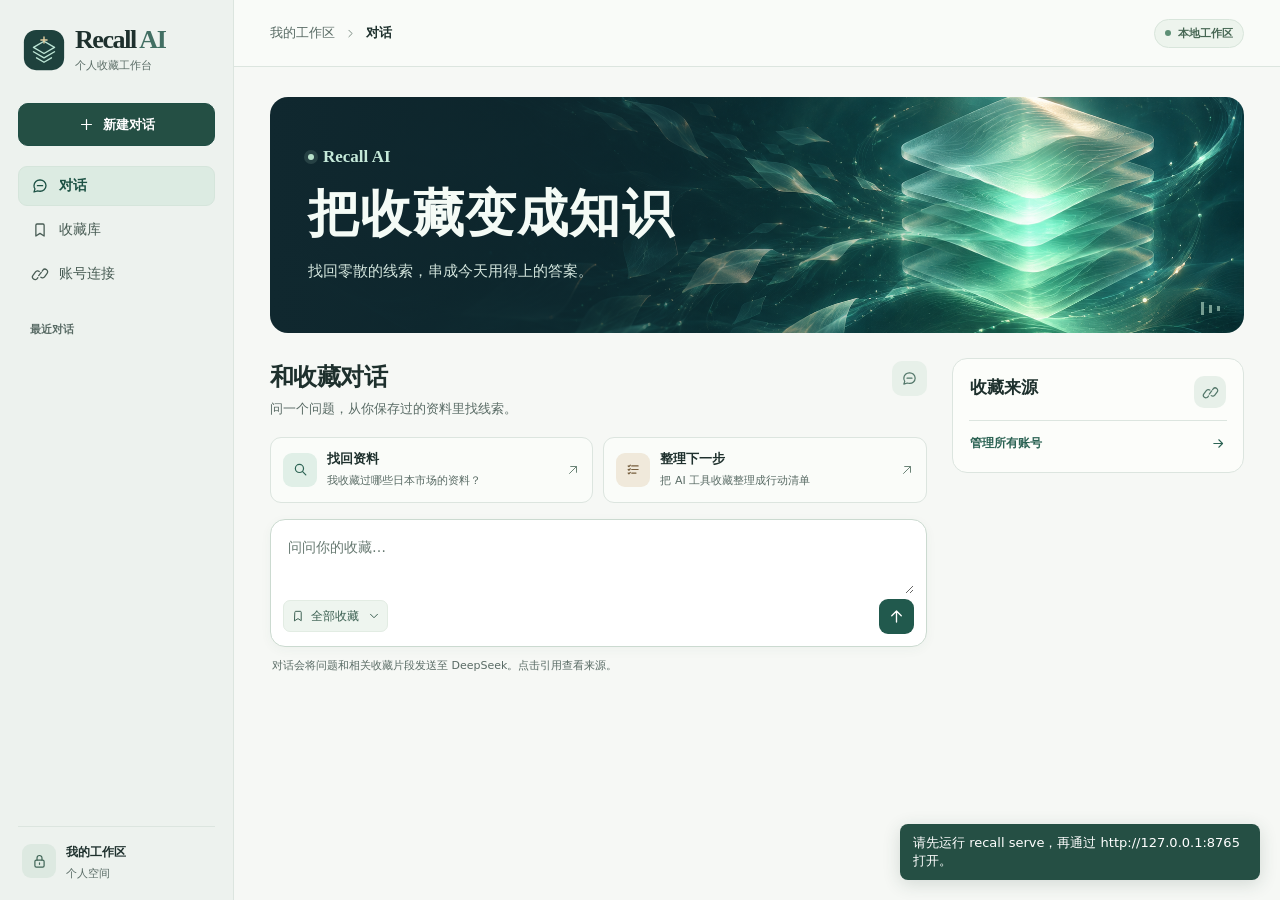
==== frontend/index.html @ b07ceefb "Initial commit: Recall AI 一期 个人收藏聚合与检索服务：多平台收藏同步、全文检索、DeepSeek 对话、 MCP 服务与浏览器书签扩展。详见 README.md。" ====
<!doctype html>
<html lang="zh-CN">
<head>
  <meta charset="utf-8">
  <meta name="viewport" content="width=device-width, initial-scale=1">
  <meta name="theme-color" content="#f4f7f5">
  <title>Recall AI · 个人收藏工作台</title>
  <link rel="icon" type="image/svg+xml" href="assets/recall.svg">
  <link rel="stylesheet" href="styles.css">
  <script src="app.js" defer></script>
</head>
<body>
  <svg class="sprite" xmlns="http://www.w3.org/2000/svg" aria-hidden="true">
    <symbol id="i-plus" viewBox="0 0 24 24"><path d="M12 5v14M5 12h14"/></symbol>
    <symbol id="i-chat" viewBox="0 0 24 24"><path d="M20 11.5a7.7 7.7 0 0 1-8 7.5 9 9 0 0 1-3.1-.6L4 20l1.3-4.1A7 7 0 0 1 4 11.5 7.7 7.7 0 0 1 12 4a7.7 7.7 0 0 1 8 7.5Z"/><path d="M8.5 11.5h7"/></symbol>
    <symbol id="i-bookmark" viewBox="0 0 24 24"><path d="M6.5 5.5A1.5 1.5 0 0 1 8 4h8a1.5 1.5 0 0 1 1.5 1.5V20L12 16.5 6.5 20Z"/></symbol>
    <symbol id="i-link" viewBox="0 0 24 24"><path d="M10 14l4-4m-5.5 6.5-1 1a3.5 3.5 0 0 1-5-5l4-4a3.5 3.5 0 0 1 5 0m4 0 1-1a3.5 3.5 0 0 1 5 5l-4 4a3.5 3.5 0 0 1-5 0" transform="rotate(-8 12 12)"/></symbol>
    <symbol id="i-chevron" viewBox="0 0 24 24"><path d="m9 6 6 6-6 6"/></symbol>
    <symbol id="i-down" viewBox="0 0 24 24"><path d="m6 9 6 6 6-6"/></symbol>
    <symbol id="i-arrow" viewBox="0 0 24 24"><path d="M4.5 12h14m-6-6 6 6-6 6"/></symbol>
    <symbol id="i-diagonal" viewBox="0 0 24 24"><path d="M6 18 18 6M8 6h10v10"/></symbol>
    <symbol id="i-send" viewBox="0 0 24 24"><path d="M12 19V5m-6 6 6-6 6 6"/></symbol>
    <symbol id="i-search" viewBox="0 0 24 24"><circle cx="10.5" cy="10.5" r="5.75"/><path d="m15 15 4.5 4.5"/></symbol>
    <symbol id="i-list" viewBox="0 0 24 24"><path d="M9.5 7h9M9.5 12h9M9.5 17h6m-11-10 1 1 2-2m-3 6 1 1 2-2m-3 6 1 1 2-2"/></symbol>
    <symbol id="i-close" viewBox="0 0 24 24"><path d="m6 6 12 12M18 6 6 18"/></symbol>
    <symbol id="i-check" viewBox="0 0 24 24"><path d="m5 12 4 4L19 6"/></symbol>
    <symbol id="i-lock" viewBox="0 0 24 24"><rect x="5.5" y="10" width="13" height="10" rx="2"/><path d="M8.5 10V7a3.5 3.5 0 0 1 7 0v3m-3.5 4v2"/></symbol>
    <symbol id="i-github" viewBox="0 0 24 24"><path fill="currentColor" stroke="none" d="M12 2.6a9.6 9.6 0 0 0-3.04 18.7c.48.08.65-.21.65-.46v-1.8c-2.67.58-3.24-1.13-3.24-1.13-.43-1.11-1.06-1.41-1.06-1.41-.87-.6.06-.58.06-.58.96.07 1.47.98 1.47.98.86 1.47 2.24 1.05 2.79.8.09-.62.34-1.05.62-1.29-2.13-.24-4.37-1.07-4.37-4.74 0-1.05.37-1.9.99-2.57-.1-.24-.43-1.22.09-2.55 0 0 .81-.26 2.64.98a9.2 9.2 0 0 1 4.8 0c1.83-1.24 2.63-.98 2.63-.98.53 1.33.2 2.31.1 2.55.61.67.98 1.52.98 2.57 0 3.68-2.24 4.49-4.38 4.73.35.3.65.88.65 1.78v2.66c0 .26.18.55.66.46A9.6 9.6 0 0 0 12 2.6Z"/></symbol>
    <symbol id="i-chrome" viewBox="0 0 24 24"><circle cx="12" cy="12" r="9"/><circle cx="12" cy="12" r="3.6"/><path d="M4.2 7.4 9 14m3-5.6h8.3m-3.6 5.3-4.5 7.2"/></symbol>
    <symbol id="i-bilibili" viewBox="0 0 24 24"><rect x="3.5" y="7.5" width="17" height="12" rx="3"/><path d="m8 4 3 3.5M16 4l-3 3.5M8.5 12.5v2m7-2v2"/></symbol>
    <symbol id="i-youtube" viewBox="0 0 24 24"><rect x="2.5" y="5" width="19" height="14" rx="4"/><path d="m10 9 5 3-5 3z"/></symbol>
    <symbol id="i-douyin" viewBox="0 0 24 24"><path d="M14 4v11.4a3.6 3.6 0 1 1-3.6-3.6M14 4c.4 3.5 2.3 5.1 5 5.3" stroke-width="2.4"/></symbol>
    <symbol id="i-refresh" viewBox="0 0 24 24"><path d="M19 10a7.1 7.1 0 1 0 .2 4M19 5v5h-5"/></symbol>
  </svg>

  <aside class="sidebar" aria-label="工作区导航">
    <a class="brand" href="#chat" aria-label="Recall AI 首页">
      <img src="assets/recall.svg" alt="" width="42" height="42">
      <span><strong>Recall<span> AI</span></strong><small>个人收藏工作台</small></span>
    </a>
    <button class="new-chat" id="new-chat" type="button"><svg class="icon"><use href="#i-plus"/></svg>新建对话</button>
    <nav class="navigation">
      <button type="button" class="nav-link" data-view="chat" aria-current="page"><svg class="icon"><use href="#i-chat"/></svg>对话</button>
      <button type="button" class="nav-link" data-view="library"><svg class="icon"><use href="#i-bookmark"/></svg>收藏库</button>
      <button type="button" class="nav-link" data-view="accounts"><svg class="icon"><use href="#i-link"/></svg>账号连接</button>
    </nav>
    <section class="history" aria-labelledby="history-title">
      <h2 id="history-title">最近对话</h2>
      <div id="history-list"></div>
    </section>
    <div class="sidebar-footer">
      <span class="workspace-icon"><svg class="icon"><use href="#i-lock"/></svg></span>
      <span><strong>我的工作区</strong><small>个人空间</small></span>
    </div>
  </aside>

  <main class="main">
    <header class="topbar">
      <div class="breadcrumb"><span>我的工作区</span><svg class="icon"><use href="#i-chevron"/></svg><strong id="current-view">对话</strong></div>
      <span class="demo-badge"><span aria-hidden="true"></span>本地工作区</span>
    </header>

    <div class="content">
      <section id="view-chat" aria-label="对话">
        <div class="hero">
          <div class="hero-copy">
            <p class="hero-label"><span aria-hidden="true"></span>Recall AI</p>
            <h1>把收藏变成知识</h1>
            <p>找回零散的线索，串成今天用得上的答案。</p>
          </div>
          <div class="hero-index" aria-hidden="true"><i></i><i></i><i></i></div>
        </div>

        <div class="workgrid">
          <section class="chat-section" aria-labelledby="chat-title">
            <div class="section-heading">
              <div><h2 id="chat-title">和收藏对话</h2><p>问一个问题，从你保存过的资料里找线索。</p></div>
              <span class="quiet-icon" aria-hidden="true"><svg class="icon"><use href="#i-chat"/></svg></span>
            </div>
            <div class="suggestions" id="suggestions">
              <button type="button" class="suggestion" data-prompt="我收藏过哪些关于日本市场的资料？">
                <span class="suggestion-icon"><svg class="icon"><use href="#i-search"/></svg></span>
                <span><strong>找回资料</strong><small>我收藏过哪些日本市场的资料？</small></span>
                <svg class="icon hint-arrow"><use href="#i-diagonal"/></svg>
              </button>
              <button type="button" class="suggestion" data-prompt="把我收藏的 AI 工具整理成行动清单">
                <span class="suggestion-icon sand"><svg class="icon"><use href="#i-list"/></svg></span>
                <span><strong>整理下一步</strong><small>把 AI 工具收藏整理成行动清单</small></span>
                <svg class="icon hint-arrow"><use href="#i-diagonal"/></svg>
              </button>
            </div>
            <div class="messages" id="messages" role="log" aria-live="polite" hidden></div>
            <form class="composer" id="composer">
              <label class="sr-only" for="question">输入想问收藏的问题</label>
              <textarea id="question" rows="2" maxlength="1500" placeholder="问问你的收藏…"></textarea>
              <div class="composer-footer">
                <label class="scope"><svg class="icon"><use href="#i-bookmark"/></svg><span class="sr-only">查询范围</span><select id="scope"><option value="">全部收藏</option></select><svg class="icon scope-arrow"><use href="#i-down"/></svg></label>
                <button type="submit" class="send" aria-label="发送问题" title="发送问题"><svg class="icon"><use href="#i-send"/></svg></button>
              </div>
            </form>
            <p class="chat-footnote">对话会将问题和相关收藏片段发送至 DeepSeek。点击引用查看来源。</p>
          </section>

          <aside class="account-panel" aria-labelledby="account-panel-title">
            <div class="account-panel-head">
              <div><h2 id="account-panel-title">收藏来源</h2><p id="connection-count"></p></div>
              <span class="quiet-icon" aria-hidden="true"><svg class="icon"><use href="#i-link"/></svg></span>
            </div>
            <div id="account-summary"></div>
            <button class="panel-action" type="button" data-view="accounts">管理所有账号<svg class="icon"><use href="#i-arrow"/></svg></button>
          </aside>
        </div>
      </section>

      <section id="view-library" hidden aria-labelledby="library-title">
        <div class="page-heading">
          <div><h1 id="library-title">收藏库</h1><p>浏览各个平台的收藏，按来源筛选或搜索标题。</p></div>
          <span class="page-emblem" aria-hidden="true"><svg class="icon"><use href="#i-bookmark"/></svg></span>
        </div>
        <div class="library-controls">
          <label class="search-field"><svg class="icon"><use href="#i-search"/></svg><span class="sr-only">搜索收藏</span><input id="library-query" type="search" placeholder="搜索标题、主题或收藏夹"></label>
          <label class="filter-field"><span>来源</span><select id="library-source"><option value="">全部平台</option></select></label>
        </div>
        <div class="library-actions"><button type="button" class="secondary" id="add-link">添加链接</button><button type="button" class="secondary" id="import-file">导入收藏</button></div>
        <p class="library-count" id="library-count" aria-live="polite"></p>
        <div class="library-list" id="library-list"></div>
      </section>

      <section id="view-accounts" hidden aria-labelledby="accounts-title">
        <div class="page-heading">
          <div><h1 id="accounts-title">账号连接</h1><p>选择平台，查看本人收藏的授权方式和连接状态。</p></div>
          <span class="page-emblem" aria-hidden="true"><svg class="icon"><use href="#i-link"/></svg></span>
        </div>
        <div class="account-note"><svg class="icon"><use href="#i-lock"/></svg><span>网页账号在本机浏览器中登录，收藏和会话保存在本地。</span></div>
        <div class="account-list" id="account-list"></div>
      </section>
    </div>
  </main>

  <dialog id="detail-dialog" aria-labelledby="dialog-title">
    <div class="dialog-inner">
      <button type="button" class="icon-button dialog-close" id="dialog-close" aria-label="关闭"><svg class="icon"><use href="#i-close"/></svg></button>
      <div id="dialog-content"></div>
    </div>
  </dialog>
  <p class="toast" id="toast" role="status" hidden></p>
</body>
</html>
---- frontend/styles.css ----
:root {
  color-scheme: light;
  --ink: #1e302d;
  --muted: #596b65;
  --line: #dce5df;
  --paper: #f6f8f5;
  --rail: #edf2ee;
  --white: #fff;
  --pine: #21594d;
  --pine-dark: #19453c;
  --mint: #e1efe7;
  font-family: "Segoe UI", "PingFang SC", "Microsoft YaHei", system-ui, sans-serif;
  color: var(--ink);
  background: var(--paper);
}

*, *::before, *::after { box-sizing: border-box; }
body { margin: 0; min-height: 100vh; display: grid; grid-template-columns: 234px minmax(0, 1fr); }
button, input, textarea, select { font: inherit; color: inherit; }
button { cursor: pointer; }
button, select { touch-action: manipulation; }
button:focus-visible, a:focus-visible, select:focus-visible, input:focus-visible, textarea:focus-visible { outline: 2px solid #2a7c68; outline-offset: 3px; }
h1, h2, p { margin: 0; }
[hidden] { display: none !important; }
.sr-only, .sprite { position: absolute; width: 1px; height: 1px; overflow: hidden; clip-path: inset(50%); white-space: nowrap; }
.icon { width: 20px; height: 20px; flex: none; fill: none; stroke: currentColor; stroke-width: 1.7; stroke-linecap: round; stroke-linejoin: round; }

.sidebar { position: sticky; top: 0; height: 100dvh; min-height: 0; display: flex; flex-direction: column; padding: 27px 18px 19px; background: var(--rail); border-right: 1px solid var(--line); }
.brand { display: flex; align-items: center; gap: 10px; padding: 0 5px; text-decoration: none; color: inherit; }
.brand img { flex: none; }
.brand strong { display: block; font-family: Georgia, "Times New Roman", serif; font-size: 26px; line-height: 1; letter-spacing: -.055em; }
.brand strong span { color: #426f63; }
.brand small, .sidebar-footer small { display: block; margin-top: 5px; color: var(--muted); font-size: 11px; }
.new-chat { display: flex; justify-content: center; align-items: center; gap: 8px; width: 100%; min-height: 43px; margin: 30px 0 20px; border: 1px solid #1f4e44; border-radius: 10px; background: #244f44; color: #fff; font-size: 13px; font-weight: 650; }
.new-chat:hover, .send:hover, .primary:hover { background: var(--pine-dark); }
.new-chat .icon { width: 17px; height: 17px; }
.navigation { display: grid; gap: 4px; }
.nav-link { border: 1px solid transparent; background: transparent; display: flex; gap: 10px; align-items: center; padding: 10px 12px; border-radius: 9px; font-size: 14px; font-weight: 550; color: #485c54; text-align: left; }
.nav-link .icon { width: 18px; height: 18px; }
.nav-link:hover { background: #e6ede7; }
.nav-link[aria-current] { background: #dcebe2; color: #1c5144; border-color: #d5e5db; font-weight: 700; }
.history { min-height: 0; overflow: auto; margin-top: 28px; }
.history h2 { padding: 0 12px 8px; font-size: 11px; color: var(--muted); font-weight: 650; }
.history-entry { display: block; width: 100%; overflow: hidden; text-overflow: ellipsis; white-space: nowrap; text-align: left; padding: 10px 12px; border: 0; border-radius: 8px; background: none; color: #465852; font-size: 13px; }
.history-entry:hover, .history-entry[aria-current] { background: #e2ebe4; color: var(--pine-dark); }
.sidebar-footer { display: flex; align-items: center; gap: 10px; margin-top: auto; padding: 14px 4px 0; border-top: 1px solid var(--line); }
.sidebar-footer strong { font-size: 12px; }
.workspace-icon { display: grid; width: 34px; height: 34px; place-items: center; background: #dde9e1; border-radius: 9px; color: #406557; }
.workspace-icon .icon { width: 17px; height: 17px; }

.main { min-width: 0; }
.topbar { display: flex; justify-content: space-between; align-items: center; gap: 12px; padding: 0 36px; min-height: 67px; border-bottom: 1px solid var(--line); background: #f9fbf8; }
.breadcrumb { display: flex; align-items: center; gap: 9px; color: var(--muted); font-size: 13px; }
.breadcrumb strong { font-weight: 700; color: var(--ink); }
.breadcrumb .icon { width: 13px; height: 13px; color: #75867d; }
.demo-badge { display: inline-flex; flex: none; align-items: center; gap: 7px; border: 1px solid #d8e5db; background: #edf4ed; padding: 6px 10px; border-radius: 30px; color: #466653; font-size: 11px; font-weight: 650; }
.demo-badge span, .status-dot, .hero-label span { width: 6px; height: 6px; border-radius: 50%; background: #5d8f75; flex: none; }
.content { max-width: 1430px; margin-inline: auto; padding: 30px 36px 44px; }

.hero {
  min-height: 236px; padding: 32px 38px; overflow: hidden; isolation: isolate; position: relative;
  display: flex; align-items: center; border-radius: 18px; color: #f4fbf6; background-color: #10282f;
  background-image: linear-gradient(90deg, #10282f 0%, #10282fbd 30%, #10282f00 73%), url("assets/recall-tide.png");
  background-position: center, 70% 52%; background-size: cover;
}
.hero-copy { max-width: 540px; position: relative; z-index: 1; }
.hero-label { display: flex; align-items: center; gap: 9px; margin-bottom: 17px; color: #c5e9d9; font: 600 17px/1.2 Georgia, serif; }
.hero-label span { background: #b8e2cb; box-shadow: 0 0 0 4px #b8e2cb23; }
.hero h1 { font-size: clamp(31px, 4vw, 56px); line-height: 1.14; font-weight: 680; letter-spacing: .025em; }
.hero-copy > p:last-child { margin-top: 15px; color: #d4e6de; font-size: clamp(13px, 1.15vw, 15px); line-height: 1.75; }
.hero-index { position: absolute; right: 24px; bottom: 18px; display: flex; align-items: center; gap: 5px; }
.hero-index i { display: block; width: 3px; height: 8px; background: #c4e9d493; }
.hero-index i:first-child { height: 13px; }
.hero-index i:last-child { height: 5px; }

.workgrid { display: grid; grid-template-columns: minmax(0, 1fr) minmax(264px, 30%); align-items: start; gap: 25px; margin-top: 25px; }
.section-heading, .account-panel-head { display: flex; justify-content: space-between; align-items: flex-start; gap: 12px; }
.section-heading { margin: 3px 0 18px; }
.section-heading h2 { font-size: 24px; letter-spacing: -.025em; font-weight: 700; }
.section-heading p, .account-panel-head p { color: var(--muted); margin-top: 6px; font-size: 13px; line-height: 1.55; }
.quiet-icon { width: 35px; height: 35px; display: grid; place-items: center; border-radius: 10px; background: #e7f0e9; color: #527669; flex: none; }
.quiet-icon .icon { width: 17px; height: 17px; }
.suggestions { display: grid; grid-template-columns: repeat(2, minmax(0, 1fr)); gap: 10px; margin-bottom: 16px; }
.suggestion { display: flex; min-width: 0; align-items: center; gap: 10px; text-align: left; background: #fafcf9; border: 1px solid var(--line); border-radius: 11px; padding: 12px; }
.suggestion:hover { border-color: #9bbbad; background: #f1f7f1; }
.suggestion-icon { display: grid; place-items: center; flex: none; width: 34px; height: 34px; border-radius: 9px; color: #2c6354; background: #e0efe7; }
.suggestion-icon.sand { color: #755d3d; background: #f0e9db; }
.suggestion .icon { width: 17px; height: 17px; }
.suggestion strong, .suggestion small { display: block; }
.suggestion strong { font-size: 13px; }
.suggestion small { margin-top: 5px; color: var(--muted); font-size: 11px; line-height: 1.5; }
.suggestion .hint-arrow { margin-left: auto; width: 14px; height: 14px; color: #6a8276; }
.composer { padding: 12px; border-radius: 15px; background: #fff; border: 1px solid #cbdad0; box-shadow: 0 3px 12px #3054430b; }
.composer:focus-within { border-color: #7bab99; }
.composer textarea { display: block; width: 100%; min-height: 62px; resize: vertical; border: 0; background: transparent; padding: 4px 5px; font-size: 14px; line-height: 1.6; }
.composer textarea::placeholder, .search-field input::placeholder { color: #687a72; opacity: 1; }
.composer textarea:focus-visible { outline-offset: 0; border-radius: 6px; }
.composer-footer { display: flex; align-items: center; justify-content: space-between; gap: 10px; margin-top: 5px; }
.scope { position: relative; display: inline-flex; align-items: center; color: #3d6153; }
.scope .icon { position: absolute; left: 8px; pointer-events: none; width: 14px; height: 14px; }
.scope .scope-arrow { left: auto; right: 7px; }
.scope select { appearance: none; background: #eef5ef; border: 1px solid #e2ece3; border-radius: 7px; cursor: pointer; min-height: 32px; padding: 4px 27px; font-size: 12px; }
.send { display: grid; place-items: center; width: 35px; height: 35px; border: 0; border-radius: 9px; color: white; background: var(--pine); }
.send .icon { width: 19px; height: 19px; }
.chat-footnote { padding: 10px 2px 0; color: var(--muted); font-size: 11px; line-height: 1.6; }
.messages { max-height: min(53vh, 490px); overflow: auto; overscroll-behavior: contain; display: flex; flex-direction: column; gap: 13px; margin-bottom: 13px; padding: 3px 4px 5px; }
.message { max-width: min(100%, 620px); padding: 13px 15px; background: #fff; border: 1px solid var(--line); border-radius: 3px 12px 12px; }
.message.user { max-width: 88%; align-self: flex-end; background: #e3eee6; border-color: #dce8de; border-radius: 12px 3px 12px 12px; }
.message-label { margin-bottom: 6px; font-size: 11px; font-weight: 700; color: #49685a; }
.message-body { white-space: pre-wrap; overflow-wrap: anywhere; font-size: 14px; line-height: 1.75; }
.citations { display: flex; flex-wrap: wrap; gap: 7px; padding-top: 12px; }
.citation { border: 1px solid #d8e8dd; border-radius: 6px; background: #eef5ef; color: #285748; text-align: left; padding: 5px 8px; font-size: 11px; }
.citation:hover { background: #deede2; }

.account-panel { border: 1px solid var(--line); background: #fcfdfa; border-radius: 15px; padding: 16px 16px 10px; }
.account-panel-head { padding: 1px 1px 12px; border-bottom: 1px solid var(--line); }
.account-panel-head h2 { font-size: 17px; }
.account-panel-head p { margin-top: 4px; font-size: 12px; }
.account-panel-head .quiet-icon { width: 32px; height: 32px; }
.summary-row { width: 100%; display: flex; gap: 9px; align-items: center; text-align: left; border: 0; border-bottom: 1px solid #e8eee8; background: transparent; min-height: 46px; padding: 6px 1px; font-size: 12px; }
.summary-row:hover { color: var(--pine); background: #f3f7f2; }
.summary-row > strong { font-weight: 620; }
.summary-row .row-status { margin-left: auto; }
.platform { display: grid; place-items: center; flex: none; width: 32px; height: 32px; border-radius: 8px; color: #3c665b; background: #e7f0e9; font-size: 14px; font-weight: 750; }
.platform .icon { width: 19px; height: 19px; }
.platform.github { color: #36423e; background: #edf0eb; }
.platform.chrome { color: #39654e; background: #e7efe3; }
.platform.edge { color: #267374; background: #e0efec; font-family: Georgia, serif; font-style: italic; font-size: 23px; }
.platform.bilibili { color: #206b80; background: #e4f0f3; }
.platform.youtube { color: #a12323; background: #f9e8e6; }
.platform.douyin { color: #354d51; background: #e9efef; }
.platform.xiaohongshu { color: #9c3c47; background: #f8e9e8; }
.platform.zhihu { color: #275f8f; background: #e8eff8; }
.row-status { display: inline-flex; flex: none; align-items: center; gap: 5px; color: #64746d; font-size: 11px; white-space: nowrap; }
.status-dot { background: #a6b0aa; }
.row-status.connected { color: #34614e; }
.row-status.connected .status-dot { background: #548369; }
.panel-action { display: flex; width: 100%; justify-content: space-between; align-items: center; gap: 8px; margin-top: 4px; padding: 10px 1px; border: 0; border-radius: 6px; background: transparent; color: #2c6354; text-align: left; font-size: 12px; font-weight: 700; }
.panel-action:hover { background: #edf4ed; padding-inline: 6px; }
.panel-action .icon { width: 15px; height: 15px; }

.page-heading { display: flex; justify-content: space-between; align-items: center; gap: 14px; padding: 7px 0 22px; border-bottom: 1px solid var(--line); }
.page-heading h1 { font-size: clamp(27px, 3vw, 38px); letter-spacing: -.04em; }
.page-heading p { margin-top: 8px; color: var(--muted); font-size: 14px; line-height: 1.65; }
.page-emblem { display: grid; place-items: center; flex: none; width: 52px; height: 52px; border-radius: 14px; background: #e4efe7; color: var(--pine); }
.page-emblem .icon { width: 24px; height: 24px; }
.account-note { display: flex; align-items: center; gap: 8px; margin: 19px 0; color: #3d6555; background: #eaf2ea; padding: 11px 13px; border-radius: 8px; font-size: 13px; line-height: 1.55; }
.account-note .icon { width: 16px; height: 16px; }
.account-list { display: grid; grid-template-columns: repeat(2, minmax(0, 1fr)); gap: 12px; }
.account-card { display: flex; flex-direction: column; background: #fdfefc; padding: 15px; border: 1px solid var(--line); border-radius: 12px; }
.account-card-head, .account-card-footer { display: flex; align-items: center; gap: 9px; }
.account-card-head .platform, .dialog-inner .platform { width: 39px; height: 39px; border-radius: 10px; }
.account-card h2 { font-size: 16px; }
.account-card p { margin: 10px 0 13px; font-size: 13px; line-height: 1.6; color: var(--muted); }
.account-card-footer { justify-content: space-between; margin-top: auto; }
.secondary, .primary, .danger { display: inline-flex; align-items: center; justify-content: center; gap: 7px; min-height: 36px; padding: 7px 11px; border-radius: 7px; font-size: 12px; font-weight: 650; }
.secondary { border: 1px solid #cadbd0; background: #fff; color: #275c4e; }
.secondary:hover { background: #eaf3ec; }
.primary { border: 1px solid var(--pine); background: var(--pine); color: #fff; }
.danger { border: 1px solid #e8cfcf; color: #8c353c; background: #fff8f8; }
.danger:hover { background: #f8e6e6; }
.secondary .icon, .primary .icon { width: 15px; height: 15px; }
.library-controls { display: flex; gap: 10px; align-items: stretch; margin-top: 19px; }
.search-field, .filter-field { display: flex; align-items: center; gap: 8px; padding: 8px 11px; border: 1px solid var(--line); background: white; border-radius: 8px; font-size: 13px; }
.search-field { flex: 1; }
.search-field .icon { color: #5d796e; width: 17px; height: 17px; }
.search-field input { width: 100%; min-width: 0; border: 0; background: none; }
.filter-field span { color: var(--muted); }
.filter-field select { border: 0; background: transparent; cursor: pointer; }
.library-count { color: var(--muted); font-size: 12px; margin: 17px 0 6px; }
.library-actions { display: flex; gap: 8px; margin-top: 12px; }
.dialog-field { display: grid; gap: 6px; margin: 12px 0; font-size: 13px; }
.dialog-field input, .dialog-field select { min-width: 0; width: 100%; min-height: 38px; padding: 7px 9px; border: 1px solid var(--line); border-radius: 7px; background: #fff; }
.dialog-error { margin-top: 10px; color: #9b3035; font-size: 13px; line-height: 1.5; }
.library-list { border-top: 1px solid var(--line); }
.library-row { display: flex; width: 100%; align-items: center; gap: 12px; min-height: 66px; padding: 9px 4px; text-align: left; background: transparent; border: 0; border-bottom: 1px solid var(--line); }
.library-row:hover { background: #ebf2eb; }
.library-row strong { display: block; font-size: 14px; font-weight: 650; }
.library-row small { display: block; margin-top: 5px; color: var(--muted); font-size: 12px; }
.library-row > .icon { margin-left: auto; color: #527568; width: 16px; height: 16px; }
.empty-library { padding: 20px 4px; color: var(--muted); font-size: 14px; line-height: 1.6; }

dialog { width: min(440px, calc(100% - 24px)); max-height: calc(100dvh - 24px); padding: 0; border: 1px solid #d6e1d8; border-radius: 17px; background: #fcfdfa; color: var(--ink); box-shadow: 0 14px 54px #14322a36; }
dialog::backdrop { background: #142d28a8; }
.dialog-inner { padding: 22px; position: relative; }
.dialog-close { position: absolute; top: 12px; right: 12px; }
.icon-button { display: grid; place-items: center; width: 33px; height: 33px; border: 0; border-radius: 8px; background: #edf3ed; color: #436055; }
.icon-button:hover { background: #e0ece2; }
.icon-button .icon { width: 16px; height: 16px; }
.dialog-inner h2 { margin-top: 13px; font-size: 23px; line-height: 1.35; }
.dialog-description { margin: 8px 0 15px; font-size: 14px; color: var(--muted); line-height: 1.75; }
.dialog-steps { margin: 0 0 17px; padding-left: 22px; font-size: 13px; line-height: 1.7; }
.dialog-steps li + li { margin-top: 6px; }
.dialog-info { background: #ebf3ec; border: 1px solid #deebe0; color: #375f50; padding: 10px 12px; border-radius: 8px; font-size: 13px; line-height: 1.6; }
.dialog-info + .dialog-info { margin-top: 8px; }
.dialog-actions { display: flex; flex-wrap: wrap; justify-content: flex-end; gap: 8px; margin-top: 17px; }
.profile-choice { display: grid; gap: 6px; margin-bottom: 14px; font-size: 13px; }
.profile-choice select { min-height: 36px; border: 1px solid var(--line); border-radius: 7px; padding: 4px 7px; background: #fff; }
.toast { position: fixed; z-index: 2; right: 20px; bottom: 20px; max-width: min(360px, calc(100% - 40px)); padding: 10px 13px; border-radius: 8px; color: white; background: #254f44; box-shadow: 0 4px 18px #2245382a; font-size: 13px; }

@media (max-width: 1060px) {
  body { grid-template-columns: 193px minmax(0, 1fr); }
  .content, .topbar { padding-inline: 24px; }
  .workgrid { gap: 16px; grid-template-columns: minmax(0, 1fr) 238px; }
  .suggestion { padding: 9px; }
  .suggestion .hint-arrow { display: none; }
}
@media (max-width: 890px) {
  .workgrid { grid-template-columns: minmax(0, 1fr); }
  .account-panel { max-width: none; }
  .hero { padding-inline: 28px; min-height: 203px; }
}
@media (max-width: 670px) {
  body { display: block; }
  .sidebar { position: static; height: auto; display: grid; grid-template-columns: 1fr auto; align-items: center; gap: 13px 8px; padding: 13px 13px 9px; border-right: 0; border-bottom: 1px solid var(--line); }
  .brand { padding: 0; }
  .brand img { width: 36px; height: 36px; }
  .brand strong { font-size: 23px; }
  .brand small { margin-top: 4px; }
  .new-chat { margin: 0; padding: 0 9px; min-height: 37px; font-size: 12px; }
  .navigation { grid-column: 1 / -1; grid-template-columns: repeat(3, 1fr); }
  .nav-link { justify-content: center; padding: 7px 4px; gap: 6px; font-size: 12px; }
  .nav-link .icon { width: 15px; height: 15px; }
  .history, .sidebar-footer { display: none; }
  .topbar { min-height: 45px; }
  .content, .topbar { padding-inline: 13px; }
  .content { padding-top: 13px; padding-bottom: 30px; }
  .hero { min-height: 185px; padding: 20px; border-radius: 12px; background-position: center, 61% 50%; }
  .hero-label { margin-bottom: 13px; }
  .hero h1 { font-size: clamp(25px, 7vw, 39px); }
  .hero-copy > p:last-child { max-width: 250px; margin-top: 11px; }
  .workgrid { margin-top: 17px; }
  .section-heading h2 { font-size: 21px; }
  .account-list { grid-template-columns: minmax(0, 1fr); }
}
@media (max-width: 360px) {
  .suggestions { grid-template-columns: 1fr; }
  .library-controls { flex-wrap: wrap; }
}
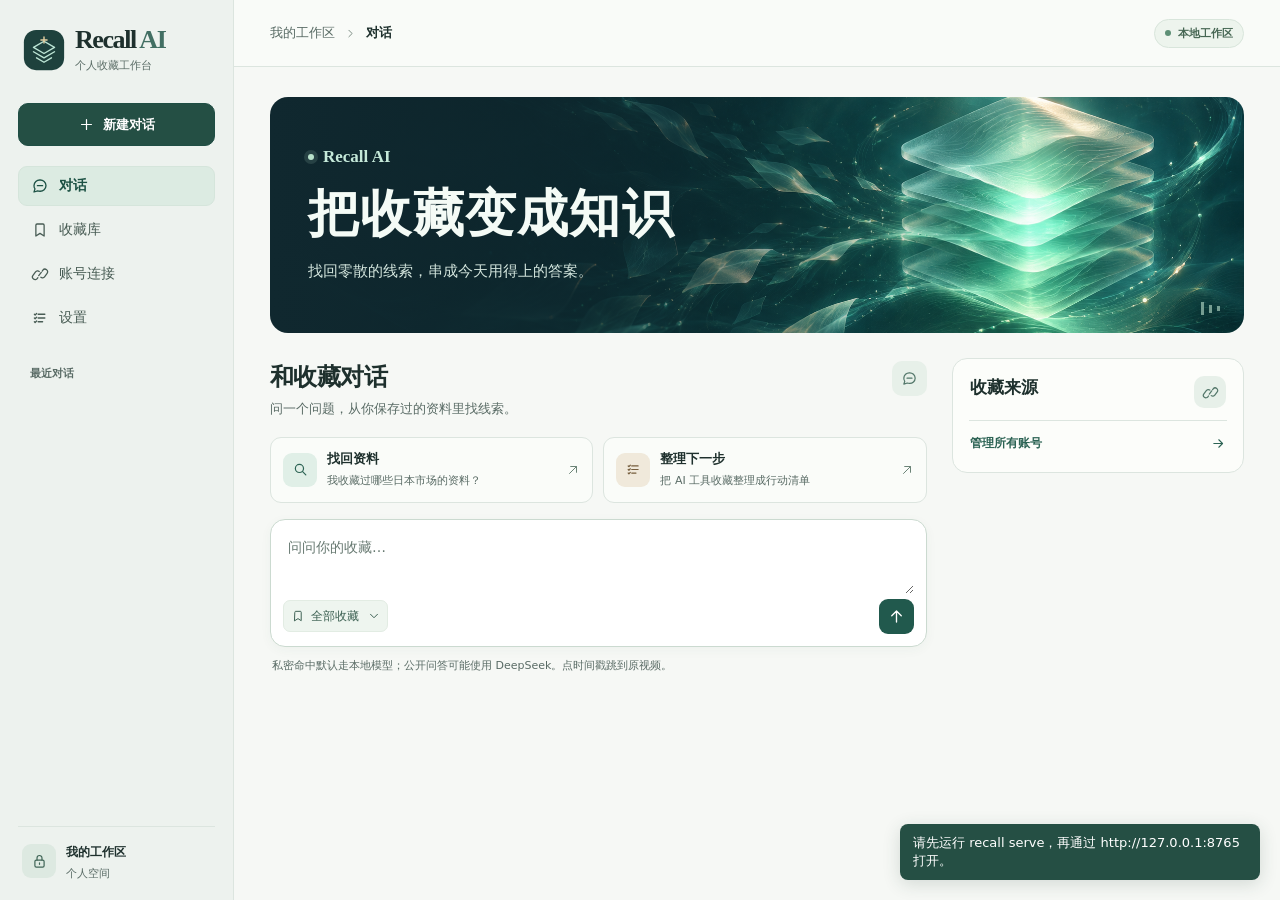
==== commit 7b7201fa: "feat: archive and search saved content Scope default MCP access to configured sources, including pri" ====
--- a/frontend/index.html
+++ b/frontend/index.html
@@ -43,6 +43,7 @@
       <button type="button" class="nav-link" data-view="chat" aria-current="page"><svg class="icon"><use href="#i-chat"/></svg>对话</button>
       <button type="button" class="nav-link" data-view="library"><svg class="icon"><use href="#i-bookmark"/></svg>收藏库</button>
       <button type="button" class="nav-link" data-view="accounts"><svg class="icon"><use href="#i-link"/></svg>账号连接</button>
+      <button type="button" class="nav-link" data-view="settings"><svg class="icon"><use href="#i-list"/></svg>设置</button>
     </nav>
     <section class="history" aria-labelledby="history-title">
       <h2 id="history-title">最近对话</h2>
@@ -98,7 +99,7 @@
                 <button type="submit" class="send" aria-label="发送问题" title="发送问题"><svg class="icon"><use href="#i-send"/></svg></button>
               </div>
             </form>
-            <p class="chat-footnote">对话会将问题和相关收藏片段发送至 DeepSeek。点击引用查看来源。</p>
+            <p class="chat-footnote">私密命中默认走本地模型；公开问答可能使用 DeepSeek。点时间戳跳到原视频。</p>
           </section>
 
           <aside class="account-panel" aria-labelledby="account-panel-title">
@@ -114,12 +115,12 @@
 
       <section id="view-library" hidden aria-labelledby="library-title">
         <div class="page-heading">
-          <div><h1 id="library-title">收藏库</h1><p>浏览各个平台的收藏，按来源筛选或搜索标题。</p></div>
+          <div><h1 id="library-title">收藏库</h1><p>入库后自动尝试归档。点击收藏可查看提取的正文或字幕，也可直接搜索这些内容。</p></div>
           <span class="page-emblem" aria-hidden="true"><svg class="icon"><use href="#i-bookmark"/></svg></span>
         </div>
         <div class="library-controls">
           <label class="search-field"><svg class="icon"><use href="#i-search"/></svg><span class="sr-only">搜索收藏</span><input id="library-query" type="search" placeholder="搜索标题、主题或收藏夹"></label>
-          <label class="filter-field"><span>来源</span><select id="library-source"><option value="">全部平台</option></select></label>
+          <label class="filter-field"><span>来源</span><select id="library-source"><option value="">全部来源</option></select></label>
         </div>
         <div class="library-actions"><button type="button" class="secondary" id="add-link">添加链接</button><button type="button" class="secondary" id="import-file">导入收藏</button></div>
         <p class="library-count" id="library-count" aria-live="polite"></p>
@@ -128,11 +129,27 @@
 
       <section id="view-accounts" hidden aria-labelledby="accounts-title">
         <div class="page-heading">
-          <div><h1 id="accounts-title">账号连接</h1><p>选择平台，查看本人收藏的授权方式和连接状态。</p></div>
+          <div><h1 id="accounts-title">来源与同步</h1><p>观察每个平台何时检查、是否需要重新登录，以及哪些来源在自动刷新。</p></div>
           <span class="page-emblem" aria-hidden="true"><svg class="icon"><use href="#i-link"/></svg></span>
         </div>
-        <div class="account-note"><svg class="icon"><use href="#i-lock"/></svg><span>网页账号在本机浏览器中登录，收藏和会话保存在本地。</span></div>
+        <div class="account-note"><svg class="icon"><use href="#i-lock"/></svg><span>只需首次登录。Recall 运行时复用本机登录会话自动检查新收藏；会话过期或平台要求验证时才需重新登录。</span></div>
+        <button class="primary" type="button" id="login-pending">一键打开待登录网页</button>
+        <p class="dialog-info" id="login-progress" role="status" hidden></p>
         <div class="account-list" id="account-list"></div>
+      </section>
+      <section id="view-settings" hidden aria-labelledby="settings-title">
+        <div class="page-heading">
+          <div><h1 id="settings-title">设置</h1><p>把本机收藏库接给其他 Agent。配置只授予读取权限。</p></div>
+        </div>
+        <section class="settings-panel" aria-labelledby="mcp-title">
+          <div class="settings-heading"><div><h2 id="mcp-title">MCP · 本机连接</h2><p>把下方 JSON 粘贴到支持 stdio 的 Agent 客户端 MCP 配置。客户端会启动 Recall 的只读工具进程。</p></div></div>
+          <fieldset><legend>允许查询的来源</legend><div id="mcp-sources" class="mcp-sources"></div></fieldset>
+          <label class="mcp-private"><input id="mcp-private" type="checkbox" checked> 允许所选来源的私密收藏（仅给信任的客户端）</label>
+          <label class="sr-only" for="mcp-config">MCP JSON 配置</label>
+          <textarea id="mcp-config" rows="12" readonly spellcheck="false"></textarea>
+          <div class="settings-actions"><button type="button" class="primary" id="copy-mcp">复制配置</button><span id="mcp-status" role="status"></span></div>
+          <p class="chat-footnote">先选来源。私密片段可能被 Agent 客户端转发给它自己的模型；不信任的客户端请取消勾选。</p>
+        </section>
       </section>
     </div>
   </main>
--- a/frontend/styles.css
+++ b/frontend/styles.css
@@ -74,6 +74,10 @@
 .hero-index i:last-child { height: 5px; }
 
 .workgrid { display: grid; grid-template-columns: minmax(0, 1fr) minmax(264px, 30%); align-items: start; gap: 25px; margin-top: 25px; }
+.has-turns .hero { display: none; }
+.has-turns .workgrid { margin-top: 0; }
+.has-turns .messages { max-height: max(230px, calc(100dvh - 310px)); }
+.composer[aria-busy="true"] .send { opacity: .55; }
 .section-heading, .account-panel-head { display: flex; justify-content: space-between; align-items: flex-start; gap: 12px; }
 .section-heading { margin: 3px 0 18px; }
 .section-heading h2 { font-size: 24px; letter-spacing: -.025em; font-weight: 700; }
@@ -108,7 +112,12 @@
 .message.user { max-width: 88%; align-self: flex-end; background: #e3eee6; border-color: #dce8de; border-radius: 12px 3px 12px 12px; }
 .message-label { margin-bottom: 6px; font-size: 11px; font-weight: 700; color: #49685a; }
 .message-body { white-space: pre-wrap; overflow-wrap: anywhere; font-size: 14px; line-height: 1.75; }
-.citations { display: flex; flex-wrap: wrap; gap: 7px; padding-top: 12px; }
+.citations { display: grid; gap: 7px; margin-top: 14px; padding-top: 10px; border-top: 1px solid var(--line); }
+.citations h3 { margin: 0; color: var(--muted); font-size: 12px; }
+.citation-card { overflow-wrap: anywhere; padding: 9px 11px; border: 1px solid var(--line); border-radius: 8px; background: #f7faf6; font-size: 13px; }
+.citation-card summary { cursor: pointer; line-height: 1.5; }
+.citation-card summary b { color: var(--pine); }
+.citation-card .citation { margin-top: 8px; }
 .citation { border: 1px solid #d8e8dd; border-radius: 6px; background: #eef5ef; color: #285748; text-align: left; padding: 5px 8px; font-size: 11px; }
 .citation:hover { background: #deede2; }
 
@@ -146,13 +155,30 @@
 .page-emblem .icon { width: 24px; height: 24px; }
 .account-note { display: flex; align-items: center; gap: 8px; margin: 19px 0; color: #3d6555; background: #eaf2ea; padding: 11px 13px; border-radius: 8px; font-size: 13px; line-height: 1.55; }
 .account-note .icon { width: 16px; height: 16px; }
+.citation-snippet { display: grid; gap: 4px; padding: 7px 0 3px; color: var(--muted); overflow-wrap: anywhere; }
+.citation-snippet a { width: fit-content; color: var(--pine); font-weight: 700; font-variant-numeric: tabular-nums; }
+.citation-snippet span { white-space: pre-wrap; line-height: 1.55; }
+#login-pending { margin-bottom: 12px; }
+#login-progress { white-space: pre-line; }
+.archive-action { margin-top: 8px; }
+.archive-segment + .archive-segment { margin-top: 8px; border-top: 1px solid var(--line); }
 .account-list { display: grid; grid-template-columns: repeat(2, minmax(0, 1fr)); gap: 12px; }
 .account-card { display: flex; flex-direction: column; background: #fdfefc; padding: 15px; border: 1px solid var(--line); border-radius: 12px; }
 .account-card-head, .account-card-footer { display: flex; align-items: center; gap: 9px; }
 .account-card-head .platform, .dialog-inner .platform { width: 39px; height: 39px; border-radius: 10px; }
 .account-card h2 { font-size: 16px; }
-.account-card p { margin: 10px 0 13px; font-size: 13px; line-height: 1.6; color: var(--muted); }
+.account-card p { margin: 3px 0 0; font-size: 13px; line-height: 1.6; color: var(--muted); }
+.sync-meta { display: grid; gap: 5px; margin: 12px 0; padding: 11px 0; border-block: 1px solid var(--line); color: var(--muted); font-size: 12px; }
 .account-card-footer { justify-content: space-between; margin-top: auto; }
+.settings-panel { max-width: 830px; margin: 24px 0; padding: 22px; background: white; border: 1px solid var(--line); border-radius: 10px; }
+.settings-heading { display: flex; justify-content: space-between; margin-bottom: 16px; }
+.settings-heading p { margin-top: 8px; color: var(--muted); line-height: 1.6; }
+.settings-panel fieldset { margin: 0 0 10px; padding: 10px; border: 1px solid var(--line); }
+.settings-panel legend { font-weight: 650; }
+.mcp-sources { display: flex; flex-wrap: wrap; gap: 10px 16px; overflow-wrap: anywhere; }
+.mcp-private { display: inline-block; margin: 8px 0; }
+#mcp-config { display: block; width: 100%; padding: 12px; border: 1px solid var(--line); border-radius: 7px; background: var(--paper); font: 12px/1.5 Consolas, monospace; resize: vertical; }
+.settings-actions { display: flex; align-items: center; gap: 12px; margin-top: 10px; }
 .secondary, .primary, .danger { display: inline-flex; align-items: center; justify-content: center; gap: 7px; min-height: 36px; padding: 7px 11px; border-radius: 7px; font-size: 12px; font-weight: 650; }
 .secondary { border: 1px solid #cadbd0; background: #fff; color: #275c4e; }
 .secondary:hover { background: #eaf3ec; }
@@ -218,7 +244,7 @@
   .brand strong { font-size: 23px; }
   .brand small { margin-top: 4px; }
   .new-chat { margin: 0; padding: 0 9px; min-height: 37px; font-size: 12px; }
-  .navigation { grid-column: 1 / -1; grid-template-columns: repeat(3, 1fr); }
+  .navigation { grid-column: 1 / -1; grid-template-columns: repeat(4, minmax(0, 1fr)); }
   .nav-link { justify-content: center; padding: 7px 4px; gap: 6px; font-size: 12px; }
   .nav-link .icon { width: 15px; height: 15px; }
   .history, .sidebar-footer { display: none; }
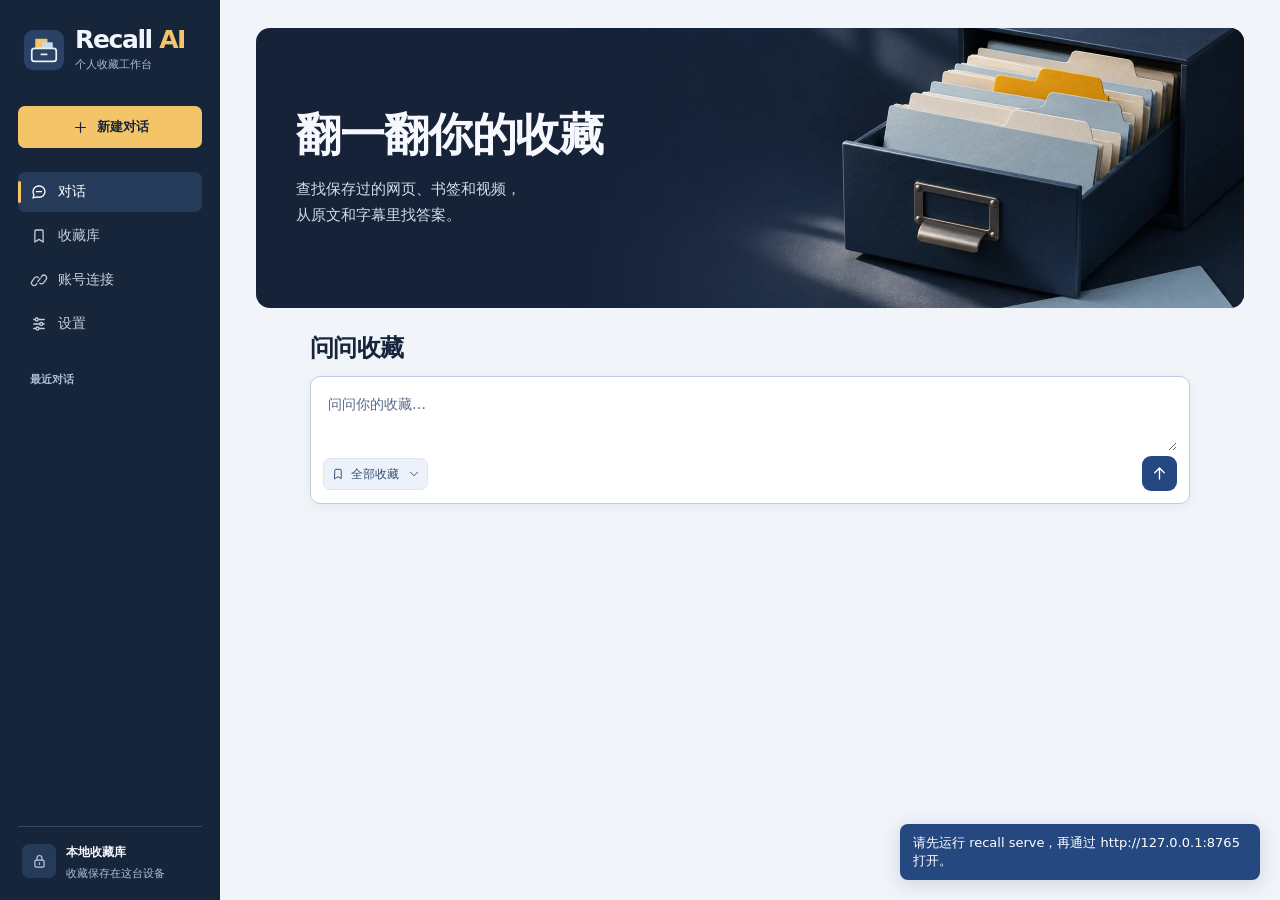
==== commit 2abafc35: "feat: streamline setup and persist sign-ins Keep platform session cookies across browser restarts so" ====
--- a/frontend/index.html
+++ b/frontend/index.html
@@ -3,7 +3,7 @@
 <head>
   <meta charset="utf-8">
   <meta name="viewport" content="width=device-width, initial-scale=1">
-  <meta name="theme-color" content="#f4f7f5">
+  <meta name="theme-color" content="#17253b">
   <title>Recall AI · 个人收藏工作台</title>
   <link rel="icon" type="image/svg+xml" href="assets/recall.svg">
   <link rel="stylesheet" href="styles.css">
@@ -17,14 +17,11 @@
     <symbol id="i-link" viewBox="0 0 24 24"><path d="M10 14l4-4m-5.5 6.5-1 1a3.5 3.5 0 0 1-5-5l4-4a3.5 3.5 0 0 1 5 0m4 0 1-1a3.5 3.5 0 0 1 5 5l-4 4a3.5 3.5 0 0 1-5 0" transform="rotate(-8 12 12)"/></symbol>
     <symbol id="i-chevron" viewBox="0 0 24 24"><path d="m9 6 6 6-6 6"/></symbol>
     <symbol id="i-down" viewBox="0 0 24 24"><path d="m6 9 6 6 6-6"/></symbol>
-    <symbol id="i-arrow" viewBox="0 0 24 24"><path d="M4.5 12h14m-6-6 6 6-6 6"/></symbol>
-    <symbol id="i-diagonal" viewBox="0 0 24 24"><path d="M6 18 18 6M8 6h10v10"/></symbol>
     <symbol id="i-send" viewBox="0 0 24 24"><path d="M12 19V5m-6 6 6-6 6 6"/></symbol>
     <symbol id="i-search" viewBox="0 0 24 24"><circle cx="10.5" cy="10.5" r="5.75"/><path d="m15 15 4.5 4.5"/></symbol>
-    <symbol id="i-list" viewBox="0 0 24 24"><path d="M9.5 7h9M9.5 12h9M9.5 17h6m-11-10 1 1 2-2m-3 6 1 1 2-2m-3 6 1 1 2-2"/></symbol>
     <symbol id="i-close" viewBox="0 0 24 24"><path d="m6 6 12 12M18 6 6 18"/></symbol>
-    <symbol id="i-check" viewBox="0 0 24 24"><path d="m5 12 4 4L19 6"/></symbol>
     <symbol id="i-lock" viewBox="0 0 24 24"><rect x="5.5" y="10" width="13" height="10" rx="2"/><path d="M8.5 10V7a3.5 3.5 0 0 1 7 0v3m-3.5 4v2"/></symbol>
+    <symbol id="i-settings" viewBox="0 0 24 24"><path d="M5 6h14M5 12h14M5 18h14"/><circle cx="9" cy="6" r="2" fill="var(--icon-fill, white)"/><circle cx="15" cy="12" r="2" fill="var(--icon-fill, white)"/><circle cx="10" cy="18" r="2" fill="var(--icon-fill, white)"/></symbol>
     <symbol id="i-github" viewBox="0 0 24 24"><path fill="currentColor" stroke="none" d="M12 2.6a9.6 9.6 0 0 0-3.04 18.7c.48.08.65-.21.65-.46v-1.8c-2.67.58-3.24-1.13-3.24-1.13-.43-1.11-1.06-1.41-1.06-1.41-.87-.6.06-.58.06-.58.96.07 1.47.98 1.47.98.86 1.47 2.24 1.05 2.79.8.09-.62.34-1.05.62-1.29-2.13-.24-4.37-1.07-4.37-4.74 0-1.05.37-1.9.99-2.57-.1-.24-.43-1.22.09-2.55 0 0 .81-.26 2.64.98a9.2 9.2 0 0 1 4.8 0c1.83-1.24 2.63-.98 2.63-.98.53 1.33.2 2.31.1 2.55.61.67.98 1.52.98 2.57 0 3.68-2.24 4.49-4.38 4.73.35.3.65.88.65 1.78v2.66c0 .26.18.55.66.46A9.6 9.6 0 0 0 12 2.6Z"/></symbol>
     <symbol id="i-chrome" viewBox="0 0 24 24"><circle cx="12" cy="12" r="9"/><circle cx="12" cy="12" r="3.6"/><path d="M4.2 7.4 9 14m3-5.6h8.3m-3.6 5.3-4.5 7.2"/></symbol>
     <symbol id="i-bilibili" viewBox="0 0 24 24"><rect x="3.5" y="7.5" width="17" height="12" rx="3"/><path d="m8 4 3 3.5M16 4l-3 3.5M8.5 12.5v2m7-2v2"/></symbol>
@@ -34,16 +31,16 @@
   </svg>
 
   <aside class="sidebar" aria-label="工作区导航">
-    <a class="brand" href="#chat" aria-label="Recall AI 首页">
+    <div class="brand">
       <img src="assets/recall.svg" alt="" width="42" height="42">
       <span><strong>Recall<span> AI</span></strong><small>个人收藏工作台</small></span>
-    </a>
+    </div>
     <button class="new-chat" id="new-chat" type="button"><svg class="icon"><use href="#i-plus"/></svg>新建对话</button>
     <nav class="navigation">
       <button type="button" class="nav-link" data-view="chat" aria-current="page"><svg class="icon"><use href="#i-chat"/></svg>对话</button>
       <button type="button" class="nav-link" data-view="library"><svg class="icon"><use href="#i-bookmark"/></svg>收藏库</button>
       <button type="button" class="nav-link" data-view="accounts"><svg class="icon"><use href="#i-link"/></svg>账号连接</button>
-      <button type="button" class="nav-link" data-view="settings"><svg class="icon"><use href="#i-list"/></svg>设置</button>
+      <button type="button" class="nav-link" data-view="settings"><svg class="icon"><use href="#i-settings"/></svg>设置</button>
     </nav>
     <section class="history" aria-labelledby="history-title">
       <h2 id="history-title">最近对话</h2>
@@ -51,66 +48,34 @@
     </section>
     <div class="sidebar-footer">
       <span class="workspace-icon"><svg class="icon"><use href="#i-lock"/></svg></span>
-      <span><strong>我的工作区</strong><small>个人空间</small></span>
+      <span><strong>本地收藏库</strong><small>收藏保存在这台设备</small></span>
     </div>
   </aside>
 
   <main class="main">
-    <header class="topbar">
-      <div class="breadcrumb"><span>我的工作区</span><svg class="icon"><use href="#i-chevron"/></svg><strong id="current-view">对话</strong></div>
-      <span class="demo-badge"><span aria-hidden="true"></span>本地工作区</span>
-    </header>
-
     <div class="content">
       <section id="view-chat" aria-label="对话">
         <div class="hero">
           <div class="hero-copy">
-            <p class="hero-label"><span aria-hidden="true"></span>Recall AI</p>
-            <h1>把收藏变成知识</h1>
-            <p>找回零散的线索，串成今天用得上的答案。</p>
+            <h1>翻一翻你的收藏</h1>
+            <p>查找保存过的网页、书签和视频，<br>从原文和字幕里找答案。</p>
           </div>
-          <div class="hero-index" aria-hidden="true"><i></i><i></i><i></i></div>
+          <img class="hero-image" src="assets/recall-index.webp" alt="" width="1344" height="896" fetchpriority="high">
         </div>
 
-        <div class="workgrid">
-          <section class="chat-section" aria-labelledby="chat-title">
-            <div class="section-heading">
-              <div><h2 id="chat-title">和收藏对话</h2><p>问一个问题，从你保存过的资料里找线索。</p></div>
-              <span class="quiet-icon" aria-hidden="true"><svg class="icon"><use href="#i-chat"/></svg></span>
+        <section class="chat-section" aria-labelledby="chat-title">
+          <h2 id="chat-title">问问收藏</h2>
+          <div class="messages" id="messages" role="log" aria-live="polite" hidden></div>
+          <form class="composer" id="composer">
+            <label class="sr-only" for="question">输入想问收藏的问题</label>
+            <textarea id="question" rows="2" maxlength="1500" placeholder="问问你的收藏…"></textarea>
+            <div class="composer-footer">
+              <label class="scope"><svg class="icon"><use href="#i-bookmark"/></svg><span class="sr-only">查询范围</span><select id="scope"><option value="">全部收藏</option></select><svg class="icon scope-arrow"><use href="#i-down"/></svg></label>
+              <button type="submit" class="send" aria-label="发送问题" title="发送问题"><svg class="icon"><use href="#i-send"/></svg></button>
             </div>
-            <div class="suggestions" id="suggestions">
-              <button type="button" class="suggestion" data-prompt="我收藏过哪些关于日本市场的资料？">
-                <span class="suggestion-icon"><svg class="icon"><use href="#i-search"/></svg></span>
-                <span><strong>找回资料</strong><small>我收藏过哪些日本市场的资料？</small></span>
-                <svg class="icon hint-arrow"><use href="#i-diagonal"/></svg>
-              </button>
-              <button type="button" class="suggestion" data-prompt="把我收藏的 AI 工具整理成行动清单">
-                <span class="suggestion-icon sand"><svg class="icon"><use href="#i-list"/></svg></span>
-                <span><strong>整理下一步</strong><small>把 AI 工具收藏整理成行动清单</small></span>
-                <svg class="icon hint-arrow"><use href="#i-diagonal"/></svg>
-              </button>
-            </div>
-            <div class="messages" id="messages" role="log" aria-live="polite" hidden></div>
-            <form class="composer" id="composer">
-              <label class="sr-only" for="question">输入想问收藏的问题</label>
-              <textarea id="question" rows="2" maxlength="1500" placeholder="问问你的收藏…"></textarea>
-              <div class="composer-footer">
-                <label class="scope"><svg class="icon"><use href="#i-bookmark"/></svg><span class="sr-only">查询范围</span><select id="scope"><option value="">全部收藏</option></select><svg class="icon scope-arrow"><use href="#i-down"/></svg></label>
-                <button type="submit" class="send" aria-label="发送问题" title="发送问题"><svg class="icon"><use href="#i-send"/></svg></button>
-              </div>
-            </form>
-            <p class="chat-footnote">私密命中默认走本地模型；公开问答可能使用 DeepSeek。点时间戳跳到原视频。</p>
-          </section>
-
-          <aside class="account-panel" aria-labelledby="account-panel-title">
-            <div class="account-panel-head">
-              <div><h2 id="account-panel-title">收藏来源</h2><p id="connection-count"></p></div>
-              <span class="quiet-icon" aria-hidden="true"><svg class="icon"><use href="#i-link"/></svg></span>
-            </div>
-            <div id="account-summary"></div>
-            <button class="panel-action" type="button" data-view="accounts">管理所有账号<svg class="icon"><use href="#i-arrow"/></svg></button>
-          </aside>
-        </div>
+          </form>
+          <p class="chat-footnote" id="chat-note" hidden></p>
+        </section>
       </section>
 
       <section id="view-library" hidden aria-labelledby="library-title">
@@ -139,8 +104,50 @@
       </section>
       <section id="view-settings" hidden aria-labelledby="settings-title">
         <div class="page-heading">
-          <div><h1 id="settings-title">设置</h1><p>把本机收藏库接给其他 Agent。配置只授予读取权限。</p></div>
+          <div><h1 id="settings-title">设置</h1><p>管理问答模型和本机工具连接。</p></div>
+          <span class="page-emblem" aria-hidden="true"><svg class="icon"><use href="#i-settings"/></svg></span>
         </div>
+        <section class="settings-panel" aria-labelledby="model-title">
+          <div class="settings-heading"><div><h2 id="model-title">问答模型</h2><p>保存后立即用于收藏问答。你也可以选择仅检索。</p></div></div>
+          <form id="model-form">
+            <fieldset class="model-options" id="model-options" disabled>
+              <label class="dialog-field">运行方式
+                <select id="model-mode">
+                  <option value="cloud">OpenAI 兼容 API</option>
+                  <option value="ollama">Ollama（本机）</option>
+                  <option value="search">仅检索</option>
+                </select>
+              </label>
+              <div id="model-cloud-fields">
+                <div class="model-fields">
+                  <label class="dialog-field">API 基础地址
+                    <input id="model-url" type="url" required maxlength="2048" placeholder="https://api.deepseek.com" spellcheck="false">
+                  </label>
+                  <label class="dialog-field">模型名称
+                    <input id="model-name" required maxlength="256" placeholder="deepseek-flash" spellcheck="false">
+                  </label>
+                </div>
+                <p class="field-hint">初始值适用于 DeepSeek。其他服务请填写其 OpenAI 兼容地址和模型名称（例如 https://api.openai.com/v1）。</p>
+                <label class="dialog-field">API 密钥
+                  <input id="model-key" type="password" maxlength="4096" autocomplete="new-password" spellcheck="false">
+                </label>
+                <label class="model-private"><input id="model-private" type="checkbox">允许向此服务发送命中的私密收藏和最近对话</label>
+                <p class="field-hint">默认只有公开命中会发往 API。私密命中会尝试使用本机 Ollama。</p>
+              </div>
+              <div id="model-ollama-fields" hidden>
+                <label class="dialog-field">本机模型名称
+                  <input id="model-local-name" maxlength="256" placeholder="留空使用首个本机模型" spellcheck="false">
+                </label>
+                <p class="field-hint">请启动本机 Ollama（127.0.0.1:11434）并下载模型。</p>
+              </div>
+              <div class="settings-actions">
+                <button type="submit" class="primary">保存模型配置</button>
+                <button type="button" class="secondary" id="test-model">测试连接</button>
+              </div>
+            </fieldset>
+            <p class="settings-status" id="model-status" role="status"></p>
+          </form>
+        </section>
         <section class="settings-panel" aria-labelledby="mcp-title">
           <div class="settings-heading"><div><h2 id="mcp-title">MCP · 本机连接</h2><p>把下方 JSON 粘贴到支持 stdio 的 Agent 客户端 MCP 配置。客户端会启动 Recall 的只读工具进程。</p></div></div>
           <fieldset><legend>允许查询的来源</legend><div id="mcp-sources" class="mcp-sources"></div></fieldset>
--- a/frontend/styles.css
+++ b/frontend/styles.css
@@ -1,138 +1,103 @@
 :root {
   color-scheme: light;
-  --ink: #1e302d;
-  --muted: #596b65;
-  --line: #dce5df;
-  --paper: #f6f8f5;
-  --rail: #edf2ee;
-  --white: #fff;
-  --pine: #21594d;
-  --pine-dark: #19453c;
-  --mint: #e1efe7;
+  --ink: #17253b;
+  --muted: #52637b;
+  --line: #d7dfeb;
+  --paper: #f1f4f9;
+  --rail: #17253b;
+  --accent: #254881;
+  --accent-hover: #193663;
+  --gold: #f4c468;
   font-family: "Segoe UI", "PingFang SC", "Microsoft YaHei", system-ui, sans-serif;
   color: var(--ink);
   background: var(--paper);
 }
 
 *, *::before, *::after { box-sizing: border-box; }
-body { margin: 0; min-height: 100vh; display: grid; grid-template-columns: 234px minmax(0, 1fr); }
+body { margin: 0; min-height: 100vh; display: grid; grid-template-columns: 220px minmax(0, 1fr); }
 button, input, textarea, select { font: inherit; color: inherit; }
 button { cursor: pointer; }
 button, select { touch-action: manipulation; }
-button:focus-visible, a:focus-visible, select:focus-visible, input:focus-visible, textarea:focus-visible { outline: 2px solid #2a7c68; outline-offset: 3px; }
+button:focus-visible, a:focus-visible, select:focus-visible, input:focus-visible, textarea:focus-visible, summary:focus-visible { outline: 2px solid #416eaf; outline-offset: 3px; }
 h1, h2, p { margin: 0; }
 [hidden] { display: none !important; }
 .sr-only, .sprite { position: absolute; width: 1px; height: 1px; overflow: hidden; clip-path: inset(50%); white-space: nowrap; }
 .icon { width: 20px; height: 20px; flex: none; fill: none; stroke: currentColor; stroke-width: 1.7; stroke-linecap: round; stroke-linejoin: round; }
 
-.sidebar { position: sticky; top: 0; height: 100dvh; min-height: 0; display: flex; flex-direction: column; padding: 27px 18px 19px; background: var(--rail); border-right: 1px solid var(--line); }
-.brand { display: flex; align-items: center; gap: 10px; padding: 0 5px; text-decoration: none; color: inherit; }
+.sidebar { position: sticky; top: 0; height: 100dvh; min-height: 0; display: flex; flex-direction: column; padding: 27px 18px 19px; background: var(--rail); color: #f2f6fc; --icon-fill: var(--rail); }
+.sidebar :focus-visible { outline-color: var(--gold); }
+.brand { display: flex; align-items: center; gap: 10px; padding: 0 5px; }
 .brand img { flex: none; }
-.brand strong { display: block; font-family: Georgia, "Times New Roman", serif; font-size: 26px; line-height: 1; letter-spacing: -.055em; }
-.brand strong span { color: #426f63; }
-.brand small, .sidebar-footer small { display: block; margin-top: 5px; color: var(--muted); font-size: 11px; }
-.new-chat { display: flex; justify-content: center; align-items: center; gap: 8px; width: 100%; min-height: 43px; margin: 30px 0 20px; border: 1px solid #1f4e44; border-radius: 10px; background: #244f44; color: #fff; font-size: 13px; font-weight: 650; }
-.new-chat:hover, .send:hover, .primary:hover { background: var(--pine-dark); }
+.brand strong { display: block; font-size: 25px; line-height: 1; letter-spacing: -.055em; }
+.brand strong span { color: var(--gold); }
+.brand small, .sidebar-footer small { display: block; margin-top: 5px; color: #adbed4; font-size: 11px; }
+.new-chat { display: flex; justify-content: center; align-items: center; gap: 8px; width: 100%; min-height: 42px; margin: 34px 0 24px; border: 0; border-radius: 7px; background: var(--gold); color: var(--ink); font-size: 13px; font-weight: 700; }
+.new-chat:hover { background: #ffd78c; }
+.send:hover, .primary:hover { background: var(--accent-hover); }
 .new-chat .icon { width: 17px; height: 17px; }
 .navigation { display: grid; gap: 4px; }
-.nav-link { border: 1px solid transparent; background: transparent; display: flex; gap: 10px; align-items: center; padding: 10px 12px; border-radius: 9px; font-size: 14px; font-weight: 550; color: #485c54; text-align: left; }
+.nav-link { position: relative; border: 0; background: transparent; display: flex; gap: 10px; align-items: center; padding: 11px 12px; border-radius: 7px; font-size: 14px; font-weight: 550; color: #c2cfe0; text-align: left; }
 .nav-link .icon { width: 18px; height: 18px; }
-.nav-link:hover { background: #e6ede7; }
-.nav-link[aria-current] { background: #dcebe2; color: #1c5144; border-color: #d5e5db; font-weight: 700; }
+.nav-link:hover, .nav-link[aria-current] { background: #263b59; color: #fff; --icon-fill: #263b59; }
+.nav-link[aria-current]::before { content: ""; position: absolute; inset: 9px auto 9px 0; width: 3px; border-radius: 2px; background: var(--gold); }
 .history { min-height: 0; overflow: auto; margin-top: 28px; }
-.history h2 { padding: 0 12px 8px; font-size: 11px; color: var(--muted); font-weight: 650; }
-.history-entry { display: block; width: 100%; overflow: hidden; text-overflow: ellipsis; white-space: nowrap; text-align: left; padding: 10px 12px; border: 0; border-radius: 8px; background: none; color: #465852; font-size: 13px; }
-.history-entry:hover, .history-entry[aria-current] { background: #e2ebe4; color: var(--pine-dark); }
-.sidebar-footer { display: flex; align-items: center; gap: 10px; margin-top: auto; padding: 14px 4px 0; border-top: 1px solid var(--line); }
+.history h2 { padding: 0 12px 8px; font-size: 11px; color: #adbed4; font-weight: 650; }
+.history-entry { display: block; width: 100%; overflow: hidden; text-overflow: ellipsis; white-space: nowrap; text-align: left; padding: 10px 12px; border: 0; border-radius: 7px; background: none; color: #c2cfe0; font-size: 13px; }
+.history-entry:hover, .history-entry[aria-current] { background: #263b59; color: white; }
+.sidebar-footer { display: flex; align-items: center; gap: 10px; margin-top: auto; padding: 14px 4px 0; border-top: 1px solid #344760; }
 .sidebar-footer strong { font-size: 12px; }
-.workspace-icon { display: grid; width: 34px; height: 34px; place-items: center; background: #dde9e1; border-radius: 9px; color: #406557; }
+.workspace-icon { display: grid; width: 34px; height: 34px; place-items: center; background: #263b59; border-radius: 7px; color: #b9cbe3; }
 .workspace-icon .icon { width: 17px; height: 17px; }
 
 .main { min-width: 0; }
-.topbar { display: flex; justify-content: space-between; align-items: center; gap: 12px; padding: 0 36px; min-height: 67px; border-bottom: 1px solid var(--line); background: #f9fbf8; }
-.breadcrumb { display: flex; align-items: center; gap: 9px; color: var(--muted); font-size: 13px; }
-.breadcrumb strong { font-weight: 700; color: var(--ink); }
-.breadcrumb .icon { width: 13px; height: 13px; color: #75867d; }
-.demo-badge { display: inline-flex; flex: none; align-items: center; gap: 7px; border: 1px solid #d8e5db; background: #edf4ed; padding: 6px 10px; border-radius: 30px; color: #466653; font-size: 11px; font-weight: 650; }
-.demo-badge span, .status-dot, .hero-label span { width: 6px; height: 6px; border-radius: 50%; background: #5d8f75; flex: none; }
-.content { max-width: 1430px; margin-inline: auto; padding: 30px 36px 44px; }
+.status-dot { width: 6px; height: 6px; border-radius: 50%; flex: none; }
+.content { max-width: 1390px; margin-inline: auto; padding: 28px 36px 44px; }
 
 .hero {
-  min-height: 236px; padding: 32px 38px; overflow: hidden; isolation: isolate; position: relative;
-  display: flex; align-items: center; border-radius: 18px; color: #f4fbf6; background-color: #10282f;
-  background-image: linear-gradient(90deg, #10282f 0%, #10282fbd 30%, #10282f00 73%), url("assets/recall-tide.png");
-  background-position: center, 70% 52%; background-size: cover;
-}
-.hero-copy { max-width: 540px; position: relative; z-index: 1; }
-.hero-label { display: flex; align-items: center; gap: 9px; margin-bottom: 17px; color: #c5e9d9; font: 600 17px/1.2 Georgia, serif; }
-.hero-label span { background: #b8e2cb; box-shadow: 0 0 0 4px #b8e2cb23; }
-.hero h1 { font-size: clamp(31px, 4vw, 56px); line-height: 1.14; font-weight: 680; letter-spacing: .025em; }
-.hero-copy > p:last-child { margin-top: 15px; color: #d4e6de; font-size: clamp(13px, 1.15vw, 15px); line-height: 1.75; }
-.hero-index { position: absolute; right: 24px; bottom: 18px; display: flex; align-items: center; gap: 5px; }
-.hero-index i { display: block; width: 3px; height: 8px; background: #c4e9d493; }
-.hero-index i:first-child { height: 13px; }
-.hero-index i:last-child { height: 5px; }
-
-.workgrid { display: grid; grid-template-columns: minmax(0, 1fr) minmax(264px, 30%); align-items: start; gap: 25px; margin-top: 25px; }
+  min-height: 280px; padding: 38px 40px; overflow: hidden; isolation: isolate; position: relative;
+  display: flex; align-items: center; border-radius: 14px; color: #f6f8fd; background: #152238;
+}
+.hero-copy { max-width: 510px; position: relative; z-index: 1; }
+.hero h1 { font-size: clamp(30px, 3.5vw, 53px); line-height: 1.2; font-weight: 730; letter-spacing: -.025em; }
+.hero-copy p { margin-top: 14px; color: #d0deee; font-size: 15px; line-height: 1.75; }
+.hero-image { position: absolute; inset: 0 0 0 auto; width: 68%; height: 100%; object-fit: cover; object-position: center 53%; mask-image: linear-gradient(to right, transparent, black 39%); }
+
+.chat-section { max-width: 880px; margin: 24px auto 0; }
+.chat-section h2 { margin-bottom: 12px; font-size: 24px; letter-spacing: -.025em; }
 .has-turns .hero { display: none; }
-.has-turns .workgrid { margin-top: 0; }
+.has-turns .chat-section { margin-top: 0; }
 .has-turns .messages { max-height: max(230px, calc(100dvh - 310px)); }
 .composer[aria-busy="true"] .send { opacity: .55; }
-.section-heading, .account-panel-head { display: flex; justify-content: space-between; align-items: flex-start; gap: 12px; }
-.section-heading { margin: 3px 0 18px; }
-.section-heading h2 { font-size: 24px; letter-spacing: -.025em; font-weight: 700; }
-.section-heading p, .account-panel-head p { color: var(--muted); margin-top: 6px; font-size: 13px; line-height: 1.55; }
-.quiet-icon { width: 35px; height: 35px; display: grid; place-items: center; border-radius: 10px; background: #e7f0e9; color: #527669; flex: none; }
-.quiet-icon .icon { width: 17px; height: 17px; }
-.suggestions { display: grid; grid-template-columns: repeat(2, minmax(0, 1fr)); gap: 10px; margin-bottom: 16px; }
-.suggestion { display: flex; min-width: 0; align-items: center; gap: 10px; text-align: left; background: #fafcf9; border: 1px solid var(--line); border-radius: 11px; padding: 12px; }
-.suggestion:hover { border-color: #9bbbad; background: #f1f7f1; }
-.suggestion-icon { display: grid; place-items: center; flex: none; width: 34px; height: 34px; border-radius: 9px; color: #2c6354; background: #e0efe7; }
-.suggestion-icon.sand { color: #755d3d; background: #f0e9db; }
-.suggestion .icon { width: 17px; height: 17px; }
-.suggestion strong, .suggestion small { display: block; }
-.suggestion strong { font-size: 13px; }
-.suggestion small { margin-top: 5px; color: var(--muted); font-size: 11px; line-height: 1.5; }
-.suggestion .hint-arrow { margin-left: auto; width: 14px; height: 14px; color: #6a8276; }
-.composer { padding: 12px; border-radius: 15px; background: #fff; border: 1px solid #cbdad0; box-shadow: 0 3px 12px #3054430b; }
-.composer:focus-within { border-color: #7bab99; }
+.composer { padding: 12px; border-radius: 10px; background: #fff; border: 1px solid #c1cde0; box-shadow: 0 3px 12px #2034500d; }
+.composer:focus-within { border-color: #7494c0; }
 .composer textarea { display: block; width: 100%; min-height: 62px; resize: vertical; border: 0; background: transparent; padding: 4px 5px; font-size: 14px; line-height: 1.6; }
-.composer textarea::placeholder, .search-field input::placeholder { color: #687a72; opacity: 1; }
+.composer textarea::placeholder, .search-field input::placeholder { color: #566b86; opacity: 1; }
 .composer textarea:focus-visible { outline-offset: 0; border-radius: 6px; }
 .composer-footer { display: flex; align-items: center; justify-content: space-between; gap: 10px; margin-top: 5px; }
-.scope { position: relative; display: inline-flex; align-items: center; color: #3d6153; }
+.scope { position: relative; display: inline-flex; align-items: center; color: #355178; }
 .scope .icon { position: absolute; left: 8px; pointer-events: none; width: 14px; height: 14px; }
 .scope .scope-arrow { left: auto; right: 7px; }
-.scope select { appearance: none; background: #eef5ef; border: 1px solid #e2ece3; border-radius: 7px; cursor: pointer; min-height: 32px; padding: 4px 27px; font-size: 12px; }
-.send { display: grid; place-items: center; width: 35px; height: 35px; border: 0; border-radius: 9px; color: white; background: var(--pine); }
+.scope select { appearance: none; background: #edf2fa; border: 1px solid #dce6f4; border-radius: 7px; cursor: pointer; min-height: 32px; padding: 4px 27px; font-size: 12px; }
+.send { display: grid; place-items: center; width: 35px; height: 35px; border: 0; border-radius: 9px; color: white; background: var(--accent); }
 .send .icon { width: 19px; height: 19px; }
 .chat-footnote { padding: 10px 2px 0; color: var(--muted); font-size: 11px; line-height: 1.6; }
 .messages { max-height: min(53vh, 490px); overflow: auto; overscroll-behavior: contain; display: flex; flex-direction: column; gap: 13px; margin-bottom: 13px; padding: 3px 4px 5px; }
 .message { max-width: min(100%, 620px); padding: 13px 15px; background: #fff; border: 1px solid var(--line); border-radius: 3px 12px 12px; }
-.message.user { max-width: 88%; align-self: flex-end; background: #e3eee6; border-color: #dce8de; border-radius: 12px 3px 12px 12px; }
-.message-label { margin-bottom: 6px; font-size: 11px; font-weight: 700; color: #49685a; }
+.message.user { max-width: 88%; align-self: flex-end; background: #e6edf8; border-color: #d8e5f8; border-radius: 12px 3px 12px 12px; }
+.message-label { margin-bottom: 6px; font-size: 11px; font-weight: 700; color: #4c6487; }
 .message-body { white-space: pre-wrap; overflow-wrap: anywhere; font-size: 14px; line-height: 1.75; }
 .citations { display: grid; gap: 7px; margin-top: 14px; padding-top: 10px; border-top: 1px solid var(--line); }
 .citations h3 { margin: 0; color: var(--muted); font-size: 12px; }
-.citation-card { overflow-wrap: anywhere; padding: 9px 11px; border: 1px solid var(--line); border-radius: 8px; background: #f7faf6; font-size: 13px; }
+.citation-card { overflow-wrap: anywhere; padding: 9px 11px; border: 1px solid var(--line); border-radius: 8px; background: #f7f9fd; font-size: 13px; }
 .citation-card summary { cursor: pointer; line-height: 1.5; }
-.citation-card summary b { color: var(--pine); }
+.citation-card summary b { color: var(--accent); }
 .citation-card .citation { margin-top: 8px; }
-.citation { border: 1px solid #d8e8dd; border-radius: 6px; background: #eef5ef; color: #285748; text-align: left; padding: 5px 8px; font-size: 11px; }
-.citation:hover { background: #deede2; }
-
-.account-panel { border: 1px solid var(--line); background: #fcfdfa; border-radius: 15px; padding: 16px 16px 10px; }
-.account-panel-head { padding: 1px 1px 12px; border-bottom: 1px solid var(--line); }
-.account-panel-head h2 { font-size: 17px; }
-.account-panel-head p { margin-top: 4px; font-size: 12px; }
-.account-panel-head .quiet-icon { width: 32px; height: 32px; }
-.summary-row { width: 100%; display: flex; gap: 9px; align-items: center; text-align: left; border: 0; border-bottom: 1px solid #e8eee8; background: transparent; min-height: 46px; padding: 6px 1px; font-size: 12px; }
-.summary-row:hover { color: var(--pine); background: #f3f7f2; }
-.summary-row > strong { font-weight: 620; }
-.summary-row .row-status { margin-left: auto; }
-.platform { display: grid; place-items: center; flex: none; width: 32px; height: 32px; border-radius: 8px; color: #3c665b; background: #e7f0e9; font-size: 14px; font-weight: 750; }
+.citation { border: 1px solid #d9e3f1; border-radius: 6px; background: #edf2fa; color: #2d4a72; text-align: left; padding: 5px 8px; font-size: 11px; }
+.citation:hover { background: #e1ebfa; }
+
+.platform { display: grid; place-items: center; flex: none; width: 32px; height: 32px; border-radius: 8px; color: #405e87; background: #e6edf8; font-size: 14px; font-weight: 750; }
 .platform .icon { width: 19px; height: 19px; }
-.platform.github { color: #36423e; background: #edf0eb; }
+.platform.github { color: #36423e; background: #edf0f6; }
 .platform.chrome { color: #39654e; background: #e7efe3; }
 .platform.edge { color: #267374; background: #e0efec; font-family: Georgia, serif; font-style: italic; font-size: 23px; }
 .platform.bilibili { color: #206b80; background: #e4f0f3; }
@@ -140,56 +105,62 @@
 .platform.douyin { color: #354d51; background: #e9efef; }
 .platform.xiaohongshu { color: #9c3c47; background: #f8e9e8; }
 .platform.zhihu { color: #275f8f; background: #e8eff8; }
-.row-status { display: inline-flex; flex: none; align-items: center; gap: 5px; color: #64746d; font-size: 11px; white-space: nowrap; }
-.status-dot { background: #a6b0aa; }
+.row-status { display: inline-flex; flex: none; align-items: center; gap: 5px; color: #576c87; font-size: 11px; white-space: nowrap; }
+.status-dot { background: #a2b0c4; }
 .row-status.connected { color: #34614e; }
 .row-status.connected .status-dot { background: #548369; }
-.panel-action { display: flex; width: 100%; justify-content: space-between; align-items: center; gap: 8px; margin-top: 4px; padding: 10px 1px; border: 0; border-radius: 6px; background: transparent; color: #2c6354; text-align: left; font-size: 12px; font-weight: 700; }
-.panel-action:hover { background: #edf4ed; padding-inline: 6px; }
-.panel-action .icon { width: 15px; height: 15px; }
 
 .page-heading { display: flex; justify-content: space-between; align-items: center; gap: 14px; padding: 7px 0 22px; border-bottom: 1px solid var(--line); }
 .page-heading h1 { font-size: clamp(27px, 3vw, 38px); letter-spacing: -.04em; }
 .page-heading p { margin-top: 8px; color: var(--muted); font-size: 14px; line-height: 1.65; }
-.page-emblem { display: grid; place-items: center; flex: none; width: 52px; height: 52px; border-radius: 14px; background: #e4efe7; color: var(--pine); }
+.page-emblem { display: grid; place-items: center; flex: none; width: 52px; height: 52px; border-radius: 14px; background: #e4ecf8; color: var(--accent); }
 .page-emblem .icon { width: 24px; height: 24px; }
-.account-note { display: flex; align-items: center; gap: 8px; margin: 19px 0; color: #3d6555; background: #eaf2ea; padding: 11px 13px; border-radius: 8px; font-size: 13px; line-height: 1.55; }
+.account-note { display: flex; align-items: center; gap: 8px; margin: 19px 0; color: #39557c; background: #e9f0fa; padding: 11px 13px; border-radius: 8px; font-size: 13px; line-height: 1.55; }
 .account-note .icon { width: 16px; height: 16px; }
 .citation-snippet { display: grid; gap: 4px; padding: 7px 0 3px; color: var(--muted); overflow-wrap: anywhere; }
-.citation-snippet a { width: fit-content; color: var(--pine); font-weight: 700; font-variant-numeric: tabular-nums; }
+.citation-snippet a { width: fit-content; color: var(--accent); font-weight: 700; font-variant-numeric: tabular-nums; }
 .citation-snippet span { white-space: pre-wrap; line-height: 1.55; }
 #login-pending { margin-bottom: 12px; }
 #login-progress { white-space: pre-line; }
 .archive-action { margin-top: 8px; }
 .archive-segment + .archive-segment { margin-top: 8px; border-top: 1px solid var(--line); }
 .account-list { display: grid; grid-template-columns: repeat(2, minmax(0, 1fr)); gap: 12px; }
-.account-card { display: flex; flex-direction: column; background: #fdfefc; padding: 15px; border: 1px solid var(--line); border-radius: 12px; }
-.account-card-head, .account-card-footer { display: flex; align-items: center; gap: 9px; }
+.account-card { display: flex; flex-direction: column; background: #fcfdff; padding: 15px; border: 1px solid var(--line); border-radius: 12px; }
+.account-card-head { display: flex; align-items: center; gap: 9px; }
 .account-card-head .platform, .dialog-inner .platform { width: 39px; height: 39px; border-radius: 10px; }
 .account-card h2 { font-size: 16px; }
 .account-card p { margin: 3px 0 0; font-size: 13px; line-height: 1.6; color: var(--muted); }
 .sync-meta { display: grid; gap: 5px; margin: 12px 0; padding: 11px 0; border-block: 1px solid var(--line); color: var(--muted); font-size: 12px; }
-.account-card-footer { justify-content: space-between; margin-top: auto; }
+.account-card > button { align-self: flex-start; margin-top: auto; }
 .settings-panel { max-width: 830px; margin: 24px 0; padding: 22px; background: white; border: 1px solid var(--line); border-radius: 10px; }
 .settings-heading { display: flex; justify-content: space-between; margin-bottom: 16px; }
 .settings-heading p { margin-top: 8px; color: var(--muted); line-height: 1.6; }
 .settings-panel fieldset { margin: 0 0 10px; padding: 10px; border: 1px solid var(--line); }
 .settings-panel legend { font-weight: 650; }
+.settings-panel .model-options { min-width: 0; margin: 0; padding: 0; border: 0; }
+.model-options > .dialog-field { max-width: 310px; }
+.model-fields { display: grid; grid-template-columns: minmax(0, 3fr) minmax(0, 2fr); gap: 15px; }
+.model-fields .dialog-field { margin: 0 0 6px; }
+.model-private { display: flex; align-items: flex-start; gap: 7px; margin-top: 15px; font-size: 13px; }
+.model-private input { flex: none; margin: 3px 0 0; accent-color: var(--accent); }
+.field-hint { color: var(--muted); margin: 5px 0 12px; font-size: 12px; line-height: 1.6; overflow-wrap: anywhere; }
+.settings-status { margin-top: 10px; font-size: 13px; line-height: 1.5; }
+.settings-status:empty { display: none; }
 .mcp-sources { display: flex; flex-wrap: wrap; gap: 10px 16px; overflow-wrap: anywhere; }
 .mcp-private { display: inline-block; margin: 8px 0; }
 #mcp-config { display: block; width: 100%; padding: 12px; border: 1px solid var(--line); border-radius: 7px; background: var(--paper); font: 12px/1.5 Consolas, monospace; resize: vertical; }
-.settings-actions { display: flex; align-items: center; gap: 12px; margin-top: 10px; }
+.settings-actions { display: flex; flex-wrap: wrap; align-items: center; gap: 9px; margin-top: 16px; }
 .secondary, .primary, .danger { display: inline-flex; align-items: center; justify-content: center; gap: 7px; min-height: 36px; padding: 7px 11px; border-radius: 7px; font-size: 12px; font-weight: 650; }
-.secondary { border: 1px solid #cadbd0; background: #fff; color: #275c4e; }
-.secondary:hover { background: #eaf3ec; }
-.primary { border: 1px solid var(--pine); background: var(--pine); color: #fff; }
+.secondary { border: 1px solid #c6d3e6; background: #fff; color: #254881; }
+.secondary:hover { background: #e9f0fa; }
+.primary { border: 1px solid var(--accent); background: var(--accent); color: #fff; }
 .danger { border: 1px solid #e8cfcf; color: #8c353c; background: #fff8f8; }
 .danger:hover { background: #f8e6e6; }
 .secondary .icon, .primary .icon { width: 15px; height: 15px; }
 .library-controls { display: flex; gap: 10px; align-items: stretch; margin-top: 19px; }
 .search-field, .filter-field { display: flex; align-items: center; gap: 8px; padding: 8px 11px; border: 1px solid var(--line); background: white; border-radius: 8px; font-size: 13px; }
 .search-field { flex: 1; }
-.search-field .icon { color: #5d796e; width: 17px; height: 17px; }
+.search-field .icon { color: #4d678b; width: 17px; height: 17px; }
 .search-field input { width: 100%; min-width: 0; border: 0; background: none; }
 .filter-field span { color: var(--muted); }
 .filter-field select { border: 0; background: transparent; cursor: pointer; }
@@ -200,45 +171,50 @@
 .dialog-error { margin-top: 10px; color: #9b3035; font-size: 13px; line-height: 1.5; }
 .library-list { border-top: 1px solid var(--line); }
 .library-row { display: flex; width: 100%; align-items: center; gap: 12px; min-height: 66px; padding: 9px 4px; text-align: left; background: transparent; border: 0; border-bottom: 1px solid var(--line); }
-.library-row:hover { background: #ebf2eb; }
+.library-row:hover { background: #ebf1fa; }
 .library-row strong { display: block; font-size: 14px; font-weight: 650; }
 .library-row small { display: block; margin-top: 5px; color: var(--muted); font-size: 12px; }
-.library-row > .icon { margin-left: auto; color: #527568; width: 16px; height: 16px; }
+.library-row > .icon { margin-left: auto; color: #4b668d; width: 16px; height: 16px; }
 .empty-library { padding: 20px 4px; color: var(--muted); font-size: 14px; line-height: 1.6; }
 
-dialog { width: min(440px, calc(100% - 24px)); max-height: calc(100dvh - 24px); padding: 0; border: 1px solid #d6e1d8; border-radius: 17px; background: #fcfdfa; color: var(--ink); box-shadow: 0 14px 54px #14322a36; }
-dialog::backdrop { background: #142d28a8; }
+dialog { width: min(440px, calc(100% - 24px)); max-height: calc(100dvh - 24px); padding: 0; border: 1px solid #d4deec; border-radius: 17px; background: #fafbfd; color: var(--ink); box-shadow: 0 14px 54px #14223842; }
+dialog::backdrop { background: #152238ac; }
 .dialog-inner { padding: 22px; position: relative; }
 .dialog-close { position: absolute; top: 12px; right: 12px; }
-.icon-button { display: grid; place-items: center; width: 33px; height: 33px; border: 0; border-radius: 8px; background: #edf3ed; color: #436055; }
-.icon-button:hover { background: #e0ece2; }
+.icon-button { display: grid; place-items: center; width: 33px; height: 33px; border: 0; border-radius: 8px; background: #edf2fa; color: #3d5678; }
+.icon-button:hover { background: #e2ecfb; }
 .icon-button .icon { width: 16px; height: 16px; }
 .dialog-inner h2 { margin-top: 13px; font-size: 23px; line-height: 1.35; }
 .dialog-description { margin: 8px 0 15px; font-size: 14px; color: var(--muted); line-height: 1.75; }
 .dialog-steps { margin: 0 0 17px; padding-left: 22px; font-size: 13px; line-height: 1.7; }
 .dialog-steps li + li { margin-top: 6px; }
-.dialog-info { background: #ebf3ec; border: 1px solid #deebe0; color: #375f50; padding: 10px 12px; border-radius: 8px; font-size: 13px; line-height: 1.6; }
+.dialog-info { background: #ebf1fa; border: 1px solid #dce7f6; color: #3b5375; padding: 10px 12px; border-radius: 8px; font-size: 13px; line-height: 1.6; }
 .dialog-info + .dialog-info { margin-top: 8px; }
 .dialog-actions { display: flex; flex-wrap: wrap; justify-content: flex-end; gap: 8px; margin-top: 17px; }
 .profile-choice { display: grid; gap: 6px; margin-bottom: 14px; font-size: 13px; }
 .profile-choice select { min-height: 36px; border: 1px solid var(--line); border-radius: 7px; padding: 4px 7px; background: #fff; }
-.toast { position: fixed; z-index: 2; right: 20px; bottom: 20px; max-width: min(360px, calc(100% - 40px)); padding: 10px 13px; border-radius: 8px; color: white; background: #254f44; box-shadow: 0 4px 18px #2245382a; font-size: 13px; }
+.toast { position: fixed; z-index: 2; right: 20px; bottom: 20px; max-width: min(360px, calc(100% - 40px)); padding: 10px 13px; border-radius: 8px; color: white; background: #254881; box-shadow: 0 4px 18px #223b622c; font-size: 13px; }
+button:disabled { opacity: .6; cursor: not-allowed; }
+
+@media (prefers-reduced-motion: no-preference) {
+  .content > section:not([hidden]), dialog[open], .toast:not([hidden]) { animation: appear 190ms ease-out both; }
+  .new-chat, .nav-link, .send, .primary, .secondary, .composer { transition: background-color 150ms ease, border-color 150ms ease; }
+  .message.pending .message-body { animation: waiting 1.4s ease-in-out infinite alternate; }
+  @keyframes appear { from { opacity: 0; transform: translateY(5px); } }
+  @keyframes waiting { to { opacity: .65; } }
+}
 
 @media (max-width: 1060px) {
   body { grid-template-columns: 193px minmax(0, 1fr); }
-  .content, .topbar { padding-inline: 24px; }
-  .workgrid { gap: 16px; grid-template-columns: minmax(0, 1fr) 238px; }
-  .suggestion { padding: 9px; }
-  .suggestion .hint-arrow { display: none; }
+  .content { padding-inline: 24px; }
 }
 @media (max-width: 890px) {
-  .workgrid { grid-template-columns: minmax(0, 1fr); }
-  .account-panel { max-width: none; }
-  .hero { padding-inline: 28px; min-height: 203px; }
+  .hero { padding-inline: 27px; min-height: 220px; }
+  .hero-image { width: 76%; }
 }
 @media (max-width: 670px) {
   body { display: block; }
-  .sidebar { position: static; height: auto; display: grid; grid-template-columns: 1fr auto; align-items: center; gap: 13px 8px; padding: 13px 13px 9px; border-right: 0; border-bottom: 1px solid var(--line); }
+  .sidebar { position: static; height: auto; display: grid; grid-template-columns: 1fr auto; align-items: center; gap: 13px 8px; padding: 13px 13px 9px; }
   .brand { padding: 0; }
   .brand img { width: 36px; height: 36px; }
   .brand strong { font-size: 23px; }
@@ -248,18 +224,18 @@
   .nav-link { justify-content: center; padding: 7px 4px; gap: 6px; font-size: 12px; }
   .nav-link .icon { width: 15px; height: 15px; }
   .history, .sidebar-footer { display: none; }
-  .topbar { min-height: 45px; }
-  .content, .topbar { padding-inline: 13px; }
-  .content { padding-top: 13px; padding-bottom: 30px; }
-  .hero { min-height: 185px; padding: 20px; border-radius: 12px; background-position: center, 61% 50%; }
-  .hero-label { margin-bottom: 13px; }
+  .content { padding: 13px 13px 30px; }
+  .hero { min-height: 270px; padding: 21px 19px; align-items: flex-start; border-radius: 10px; }
+  .hero-image { inset: auto 0 0; height: 72%; width: 100%; object-position: 72% 51%; mask-image: linear-gradient(transparent, black 35%); }
   .hero h1 { font-size: clamp(25px, 7vw, 39px); }
-  .hero-copy > p:last-child { max-width: 250px; margin-top: 11px; }
-  .workgrid { margin-top: 17px; }
-  .section-heading h2 { font-size: 21px; }
+  .hero-copy p { margin-top: 6px; font-size: 13px; }
+  .chat-section { margin-top: 17px; }
+  .chat-section h2 { font-size: 21px; }
   .account-list { grid-template-columns: minmax(0, 1fr); }
+  .settings-panel { padding: 16px; }
+  .model-fields { grid-template-columns: minmax(0, 1fr); gap: 8px; }
 }
 @media (max-width: 360px) {
-  .suggestions { grid-template-columns: 1fr; }
+  .nav-link { padding-inline: 1px; gap: 4px; }
   .library-controls { flex-wrap: wrap; }
 }
